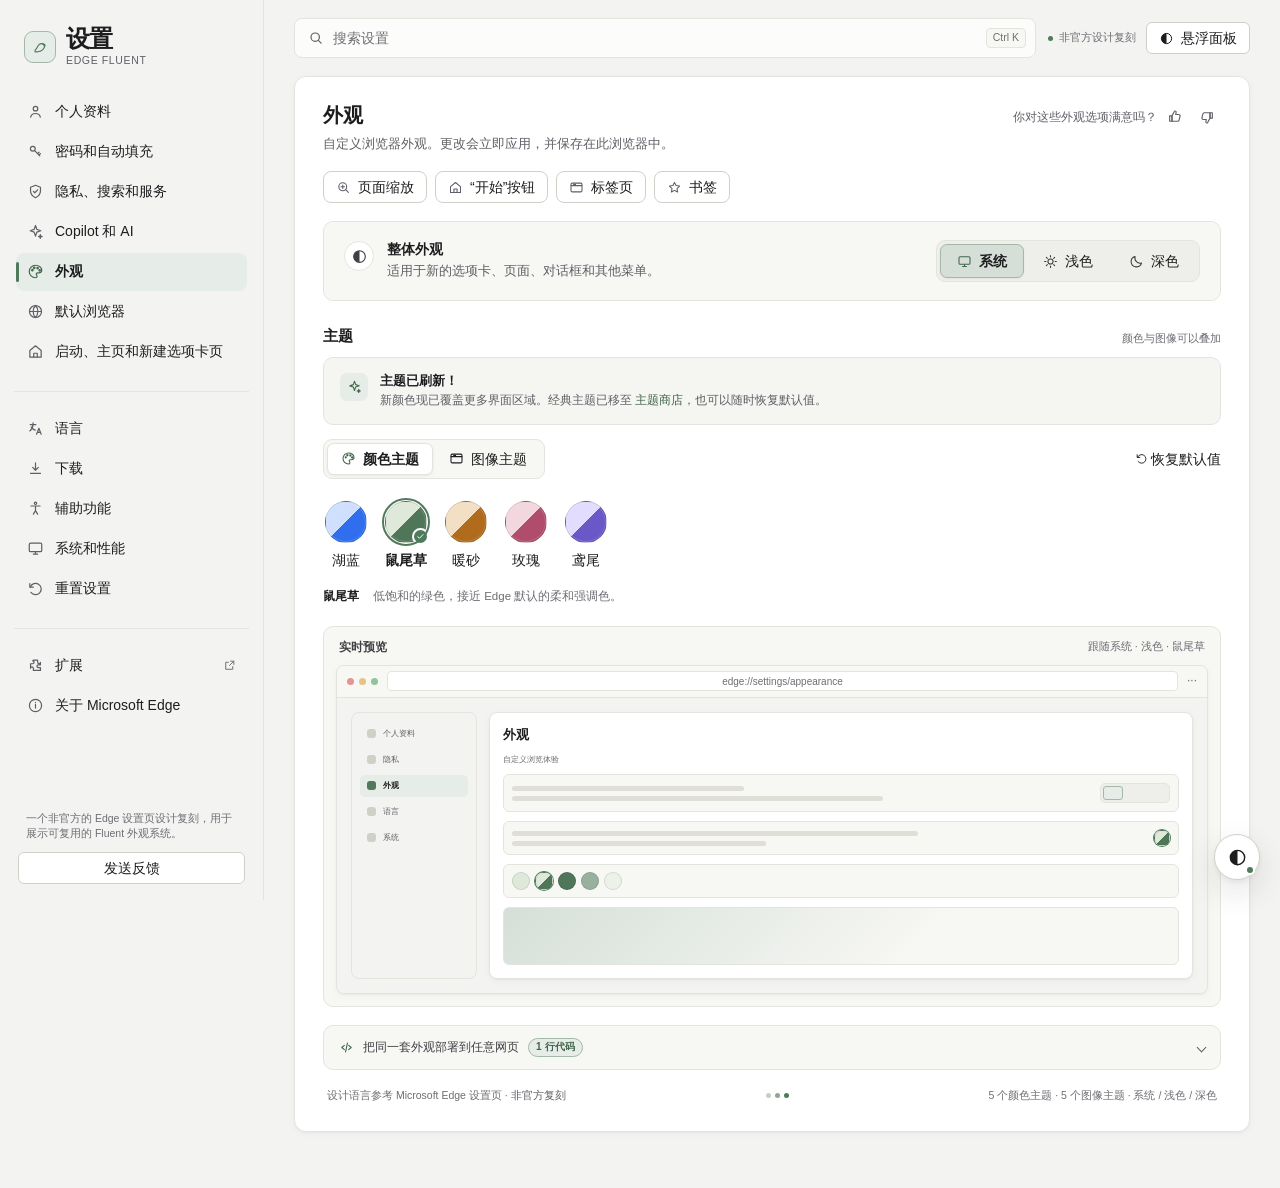
==== demo/index.html @ 3e775c3a "feat: add edge fluent appearance skill" ====
<!DOCTYPE html>
<html lang="zh-CN" data-edge-appearance="system" data-edge-color-theme="sage" data-edge-image-theme="none">
<head>
<meta charset="UTF-8">
<meta name="viewport" content="width=device-width, initial-scale=1">
<meta name="color-scheme" content="light dark">
<meta name="description" content="Edge Fluent Appearance — a drop-in, Edge-inspired appearance system with light, dark, system modes, five color themes and five image themes.">
<title>外观 · Edge Fluent Appearance</title>
<script src="../assets/edge-theme.js" data-edge-panel="true" data-edge-query="true" data-edge-color-theme="sage"></script>
<style>
  html, body { margin: 0; padding: 0; }
  body { min-height: 100vh; }
  [hidden] { display: none !important; }

  .edge-app { display: flex; }

  .demo-quick-note {
    display: inline-flex;
    align-items: center;
    gap: 6px;
    padding: 0 2px;
    color: var(--edge-faint);
    font-size: 10.5px;
    white-space: nowrap;
  }

  .demo-quick-note::before {
    width: 5px;
    height: 5px;
    content: "";
    background: var(--edge-accent);
    border-radius: 50%;
  }

  .demo-feedback-thanks {
    color: var(--edge-faint);
    font-size: 11px;
  }

  .demo-swatch-meta {
    display: flex;
    flex-wrap: wrap;
    gap: 8px 14px;
    align-items: baseline;
    min-height: 18px;
    margin-top: 17px;
    color: var(--edge-muted);
    font-size: 11.5px;
  }

  .demo-swatch-meta strong {
    color: var(--edge-text);
    font-size: 12px;
    font-weight: 600;
  }

  .demo-swatch-meta span {
    color: var(--edge-faint);
  }

  .demo-art-foot {
    display: flex;
    flex-wrap: wrap;
    gap: 12px;
    align-items: center;
    justify-content: space-between;
    margin-top: 12px;
    color: var(--edge-faint);
    font-size: 11px;
  }

  .demo-art-foot p {
    display: flex;
    gap: 6px;
    align-items: center;
    color: var(--edge-faint);
    font-size: 11px;
  }

  .demo-art-foot svg {
    width: 13px;
    height: 13px;
    color: var(--edge-accent-text);
  }

  .demo-mini-art {
    position: relative;
    overflow: hidden;
  }

  .demo-mini-art::after {
    position: absolute;
    inset: 0;
    content: "";
    background: linear-gradient(135deg, var(--edge-art-tint), transparent 70%);
  }

  .demo-footer {
    display: flex;
    flex-wrap: wrap;
    gap: 8px 18px;
    align-items: center;
    justify-content: space-between;
    padding: 18px 4px 0;
    color: var(--edge-faint);
    font-size: 10.5px;
  }

  .demo-footer strong {
    color: var(--edge-muted);
    font-weight: 500;
  }

  .demo-footer-dots {
    display: inline-flex;
    gap: 4px;
    align-items: center;
  }

  .demo-footer-dots i {
    width: 5px;
    height: 5px;
    background: var(--edge-accent);
    border-radius: 50%;
    opacity: 0.35;
  }

  .demo-footer-dots i:nth-child(2) { opacity: 0.65; }
  .demo-footer-dots i:nth-child(3) { opacity: 1; }

  .demo-code-copy {
    flex: none;
    color: var(--edge-muted);
  }

  .demo-code-copy:hover { color: var(--edge-text); }

  .demo-thanks { color: var(--edge-muted); font-size: 10.5px; }

  .demo-page-card {
    animation: demo-rise 420ms var(--edge-ease-out) both;
  }

  @keyframes demo-rise {
    from { opacity: 0; transform: translateY(6px); }
    to { opacity: 1; transform: translateY(0); }
  }

  @media (max-width: 920px) {
    .demo-quick-note { display: none; }
    .edge-page { margin-top: 2px; }
  }

  @media (max-width: 720px) {
    .demo-swatch-meta { margin-top: 13px; }
    .demo-art-grid { grid-template-columns: repeat(2, minmax(0, 1fr)); }
    .demo-footer { padding-top: 14px; }
  }

  @media (prefers-reduced-motion: reduce) {
    .demo-page-card { animation: none; }
  }
</style>
</head>
<body>
<svg class="edge-sprite" xmlns="http://www.w3.org/2000/svg" aria-hidden="true" style="position:absolute;width:0;height:0;overflow:hidden">
  <symbol id="i-user" viewBox="0 0 24 24" fill="none" stroke="currentColor" stroke-width="1.7" stroke-linecap="round" stroke-linejoin="round"><circle cx="12" cy="8" r="3.2"/><path d="M5.2 20c.7-3.4 3.3-5.2 6.8-5.2s6.1 1.8 6.8 5.2"/></symbol>
  <symbol id="i-key" viewBox="0 0 24 24" fill="none" stroke="currentColor" stroke-width="1.7" stroke-linecap="round" stroke-linejoin="round"><circle cx="8.2" cy="8.2" r="3.4"/><path d="m10.8 10.8 7.2 7.2M15 15l2-2M17 17l2-2"/></symbol>
  <symbol id="i-shield" viewBox="0 0 24 24" fill="none" stroke="currentColor" stroke-width="1.7" stroke-linecap="round" stroke-linejoin="round"><path d="M12 3.2 19 6v5.3c0 4.1-2.7 7.4-7 9.5-4.3-2.1-7-5.4-7-9.5V6Z"/><path d="m9 11.8 2 2 4-4.2"/></symbol>
  <symbol id="i-spark" viewBox="0 0 24 24" fill="none" stroke="currentColor" stroke-width="1.7" stroke-linecap="round" stroke-linejoin="round"><path d="M12 3.5 13.9 9l5.6 1.9-5.6 1.9L12 18.5l-1.9-5.7L4.5 11 10.1 9Z"/><path d="m18.8 16.5.6 2 2 .6-2 .6-.6 2-.6-2-2-.6 2-.6Z"/></symbol>
  <symbol id="i-palette" viewBox="0 0 24 24" fill="none" stroke="currentColor" stroke-width="1.7" stroke-linecap="round" stroke-linejoin="round"><path d="M12 3.2a8.8 8.8 0 1 0 0 17.6c1.5 0 2.2-1 2.2-2.1 0-1.5-1.2-2-1.2-3.1 0-1 .8-1.7 2-1.7h1.8a4 4 0 0 0 4-4c0-3.7-3.9-6.7-8.8-6.7Z"/><circle cx="7.6" cy="10.1" r="1"/><circle cx="10.2" cy="6.8" r="1"/><circle cx="15" cy="7.2" r="1"/><circle cx="17.9" cy="10.4" r="1"/></symbol>
  <symbol id="i-globe" viewBox="0 0 24 24" fill="none" stroke="currentColor" stroke-width="1.7" stroke-linecap="round" stroke-linejoin="round"><circle cx="12" cy="12" r="8.5"/><path d="M3.8 12h16.4M12 3.5c2.2 2.3 3.3 5.1 3.3 8.5s-1.1 6.2-3.3 8.5c-2.2-2.3-3.3-5.1-3.3-8.5s1.1-6.2 3.3-8.5Z"/></symbol>
  <symbol id="i-home" viewBox="0 0 24 24" fill="none" stroke="currentColor" stroke-width="1.7" stroke-linecap="round" stroke-linejoin="round"><path d="M4 10.5 12 4l8 6.5V20H4Z"/><path d="M9.5 20v-5.5h5V20"/></symbol>
  <symbol id="i-language" viewBox="0 0 24 24" fill="none" stroke="currentColor" stroke-width="1.7" stroke-linecap="round" stroke-linejoin="round"><path d="M4.5 6.5h8M8.5 4v2.5c0 4-2 7-4.5 9"/><path d="M6 10c1.4 2.1 3.2 3.5 5.6 4.3M13.5 20l3.3-8.3L20 20M14.6 17.4h4.5"/></symbol>
  <symbol id="i-download" viewBox="0 0 24 24" fill="none" stroke="currentColor" stroke-width="1.7" stroke-linecap="round" stroke-linejoin="round"><path d="M12 4v10M8 10.5l4 4 4-4M5 19h14"/></symbol>
  <symbol id="i-access" viewBox="0 0 24 24" fill="none" stroke="currentColor" stroke-width="1.7" stroke-linecap="round" stroke-linejoin="round"><circle cx="12" cy="4.6" r="1.7"/><path d="M5.5 8.5h13M12 8.5V15M12 15l-3 5M12 15l3 5"/></symbol>
  <symbol id="i-monitor" viewBox="0 0 24 24" fill="none" stroke="currentColor" stroke-width="1.7" stroke-linecap="round" stroke-linejoin="round"><rect x="3.2" y="4.3" width="17.6" height="12.2" rx="1.8"/><path d="M9 20h6M12 16.5V20"/></symbol>
  <symbol id="i-refresh" viewBox="0 0 24 24" fill="none" stroke="currentColor" stroke-width="1.7" stroke-linecap="round" stroke-linejoin="round"><path d="M4 5v5h5"/><path d="M4.6 10a8 8 0 1 1 1 7.4"/></symbol>
  <symbol id="i-puzzle" viewBox="0 0 24 24" fill="none" stroke="currentColor" stroke-width="1.7" stroke-linecap="round" stroke-linejoin="round"><path d="M9 4.5h6v3a2 2 0 1 0 4 0v3.5h-3a2 2 0 1 0 0 4h3V19H9v-3a2 2 0 1 0-4 0V9.5h3a2 2 0 1 0 0-4Z"/></symbol>
  <symbol id="i-info" viewBox="0 0 24 24" fill="none" stroke="currentColor" stroke-width="1.7" stroke-linecap="round" stroke-linejoin="round"><circle cx="12" cy="12" r="8.6"/><path d="M12 10.5v5.2M12 7.6v.2"/></symbol>
  <symbol id="i-search" viewBox="0 0 24 24" fill="none" stroke="currentColor" stroke-width="1.8" stroke-linecap="round"><circle cx="10.8" cy="10.8" r="6.3"/><path d="m15.5 15.5 4.2 4.2"/></symbol>
  <symbol id="i-thumb-up" viewBox="0 0 24 24" fill="none" stroke="currentColor" stroke-width="1.7" stroke-linecap="round" stroke-linejoin="round"><path d="M7.5 10.3 11 3.8c.3-.6.9-.9 1.5-.7.9.3 1.4 1.2 1.2 2.1l-.7 3.1h4.7c1.3 0 2.2 1.2 1.9 2.4l-1.5 6.1a2 2 0 0 1-2 1.6H7.5Z"/><path d="M7.5 10.3H4v8.1h3.5Z"/></symbol>
  <symbol id="i-thumb-down" viewBox="0 0 24 24" fill="none" stroke="currentColor" stroke-width="1.7" stroke-linecap="round" stroke-linejoin="round"><path d="M16.5 13.7 13 20.2c-.3.6-.9.9-1.5.7-.9-.3-1.4-1.2-1.2-2.1l.7-3.1H6.3c-1.3 0-2.2-1.2-1.9-2.4l1.5-6.1a2 2 0 0 1 2-1.6h8.6Z"/><path d="M16.5 5.6H20v8.1h-3.5Z"/></symbol>
  <symbol id="i-external" viewBox="0 0 24 24" fill="none" stroke="currentColor" stroke-width="1.8" stroke-linecap="round" stroke-linejoin="round"><path d="M14 4h6v6M20 4l-8 8"/><path d="M18 14v5H5V6h5"/></symbol>
  <symbol id="i-zoom" viewBox="0 0 24 24" fill="none" stroke="currentColor" stroke-width="1.7" stroke-linecap="round"><circle cx="10.8" cy="10.8" r="6.3"/><path d="m15.5 15.5 4.2 4.2M8 10.8h5.6M10.8 8v5.6"/></symbol>
  <symbol id="i-tab" viewBox="0 0 24 24" fill="none" stroke="currentColor" stroke-width="1.7" stroke-linecap="round" stroke-linejoin="round"><rect x="3.2" y="5" width="17.6" height="14" rx="2"/><path d="M3.5 9h17M7.5 7h3"/></symbol>
  <symbol id="i-star" viewBox="0 0 24 24" fill="none" stroke="currentColor" stroke-width="1.7" stroke-linecap="round" stroke-linejoin="round"><path d="m12 3.8 2.5 5.1 5.6.8-4.1 4 1 5.6-5-2.7-5 2.7 1-5.6-4.1-4 5.6-.8Z"/></symbol>
  <symbol id="i-copy" viewBox="0 0 24 24" fill="none" stroke="currentColor" stroke-width="1.7" stroke-linecap="round" stroke-linejoin="round"><rect x="8.5" y="8.5" width="11" height="11" rx="1.6"/><path d="M15.5 8.5v-3a1 1 0 0 0-1-1h-10a1 1 0 0 0-1 1v10a1 1 0 0 0 1 1h3"/></symbol>
  <symbol id="i-code" viewBox="0 0 24 24" fill="none" stroke="currentColor" stroke-width="1.7" stroke-linecap="round" stroke-linejoin="round"><path d="m8.5 8.5-4 3.5 4 3.5M15.5 8.5l4 3.5-4 3.5M13.5 5l-3 14"/></symbol>
  <symbol id="i-check" viewBox="0 0 24 24" fill="none" stroke="currentColor" stroke-width="2.6" stroke-linecap="round" stroke-linejoin="round"><path d="m5 12.5 4.2 4.2L19 6.8"/></symbol>
  <symbol id="i-sun" viewBox="0 0 24 24" fill="none" stroke="currentColor" stroke-width="1.7" stroke-linecap="round" stroke-linejoin="round"><circle cx="12" cy="12" r="4.1"/><path d="M12 2.6v2.1M12 19.3v2.1M2.6 12h2.1M19.3 12h2.1M5.4 5.4l1.5 1.5M17.1 17.1l1.5 1.5M18.6 5.4l-1.5 1.5M6.9 17.1l-1.5 1.5"/></symbol>
  <symbol id="i-moon" viewBox="0 0 24 24" fill="none" stroke="currentColor" stroke-width="1.7" stroke-linecap="round" stroke-linejoin="round"><path d="M20.1 14.3A8.4 8.4 0 0 1 9.7 3.9 8.5 8.5 0 1 0 20.1 14.3Z"/></symbol>
  <symbol id="i-contrast" viewBox="0 0 24 24" fill="none" stroke="currentColor" stroke-width="1.6"><circle cx="12" cy="12" r="8.2"/><path d="M12 3.8a8.2 8.2 0 0 0 0 16.4Z" fill="currentColor" stroke="none"/></symbol>
</svg>

<div class="edge-app">
  <aside class="edge-sidebar">
    <div class="edge-sidebar-head">
      <a class="edge-wordmark" href="#" aria-label="设置首页">
        <span class="edge-wordmark-icon" aria-hidden="true">
          <svg viewBox="0 0 24 24" fill="none" stroke="currentColor" stroke-width="1.7" stroke-linecap="round" stroke-linejoin="round"><path d="M4.5 15.5c2.7-1.6 3.2-5.5 5.4-7.6 2.6-2.5 6.4-1.6 8.5.6-1 5.1-5.2 9.1-10.7 9.5-1.1.1-2.2.3-3.2-.1-.4-1.1-.5-1.7 0-2.4Z"/><path d="M14.8 6.8c1.4 1 2.4 2.2 2.9 3.8"/></svg>
        </span>
        <span class="edge-wordmark-text">
          <span class="edge-wordmark-title">设置</span>
          <span class="edge-wordmark-sub">Edge Fluent</span>
        </span>
      </a>
    </div>

    <nav class="edge-nav" aria-label="设置分类">
      <button class="edge-nav-item" type="button" data-demo-nav>
        <svg class="edge-nav-icon" aria-hidden="true"><use href="#i-user"/></svg>
        个人资料
      </button>
      <button class="edge-nav-item" type="button" data-demo-nav>
        <svg class="edge-nav-icon" aria-hidden="true"><use href="#i-key"/></svg>
        密码和自动填充
      </button>
      <button class="edge-nav-item" type="button" data-demo-nav>
        <svg class="edge-nav-icon" aria-hidden="true"><use href="#i-shield"/></svg>
        隐私、搜索和服务
      </button>
      <button class="edge-nav-item" type="button" data-demo-nav>
        <svg class="edge-nav-icon" aria-hidden="true"><use href="#i-spark"/></svg>
        Copilot 和 AI
      </button>
      <button class="edge-nav-item is-active" type="button" aria-current="page">
        <svg class="edge-nav-icon" aria-hidden="true"><use href="#i-palette"/></svg>
        外观
      </button>
      <button class="edge-nav-item" type="button" data-demo-nav>
        <svg class="edge-nav-icon" aria-hidden="true"><use href="#i-globe"/></svg>
        默认浏览器
      </button>
      <button class="edge-nav-item" type="button" data-demo-nav>
        <svg class="edge-nav-icon" aria-hidden="true"><use href="#i-home"/></svg>
        启动、主页和新建选项卡页
      </button>
    </nav>

    <nav class="edge-nav" aria-label="更多设置">
      <button class="edge-nav-item" type="button" data-demo-nav>
        <svg class="edge-nav-icon" aria-hidden="true"><use href="#i-language"/></svg>
        语言
      </button>
      <button class="edge-nav-item" type="button" data-demo-nav>
        <svg class="edge-nav-icon" aria-hidden="true"><use href="#i-download"/></svg>
        下载
      </button>
      <button class="edge-nav-item" type="button" data-demo-nav>
        <svg class="edge-nav-icon" aria-hidden="true"><use href="#i-access"/></svg>
        辅助功能
      </button>
      <button class="edge-nav-item" type="button" data-demo-nav>
        <svg class="edge-nav-icon" aria-hidden="true"><use href="#i-monitor"/></svg>
        系统和性能
      </button>
      <button class="edge-nav-item" type="button" data-demo-nav>
        <svg class="edge-nav-icon" aria-hidden="true"><use href="#i-refresh"/></svg>
        重置设置
      </button>
    </nav>

    <nav class="edge-nav" aria-label="浏览器的更多信息">
      <button class="edge-nav-item" type="button" data-demo-nav>
        <svg class="edge-nav-icon" aria-hidden="true"><use href="#i-puzzle"/></svg>
        扩展
        <svg class="edge-nav-external" aria-hidden="true"><use href="#i-external"/></svg>
      </button>
      <button class="edge-nav-item" type="button" data-demo-nav>
        <svg class="edge-nav-icon" aria-hidden="true"><use href="#i-info"/></svg>
        关于 Microsoft Edge
      </button>
    </nav>

    <div class="edge-sidebar-foot">
      <p class="edge-sidebar-note">一个非官方的 Edge 设置页设计复刻，用于展示可复用的 Fluent 外观系统。</p>
      <button class="edge-btn edge-btn-block" type="button" data-demo-feedback>发送反馈</button>
    </div>
  </aside>

  <main class="edge-main">
    <div class="edge-main-inner">
      <div class="edge-topbar">
        <div class="edge-mobile-brand">
          <span class="edge-wordmark-icon" aria-hidden="true">
            <svg viewBox="0 0 24 24" fill="none" stroke="currentColor" stroke-width="1.7" stroke-linecap="round" stroke-linejoin="round"><path d="M4.5 15.5c2.7-1.6 3.2-5.5 5.4-7.6 2.6-2.5 6.4-1.6 8.5.6-1 5.1-5.2 9.1-10.7 9.5-1.1.1-2.2.3-3.2-.1-.4-1.1-.5-1.7 0-2.4Z"/></svg>
          </span>
          设置
        </div>
        <label class="edge-search">
          <svg aria-hidden="true"><use href="#i-search"/></svg>
          <input id="settings-search" type="search" placeholder="搜索设置" autocomplete="off" aria-label="搜索设置">
          <kbd>Ctrl K</kbd>
        </label>
        <div class="edge-topbar-actions">
          <span class="demo-quick-note">非官方设计复刻</span>
          <button class="edge-btn" id="open-panel" type="button">
            <svg aria-hidden="true"><use href="#i-contrast"/></svg>
            <span>悬浮面板</span>
          </button>
        </div>
      </div>

      <section class="edge-page demo-page-card" aria-labelledby="page-title">
        <header class="edge-page-head">
          <div class="edge-page-title">
            <h1 id="page-title">外观</h1>
            <p class="edge-page-sub">自定义浏览器外观。更改会立即应用，并保存在此浏览器中。</p>
          </div>
          <div class="edge-page-actions">
            <div class="edge-feedback">
              你对这些外观选项满意吗？
              <button class="edge-icon-btn" type="button" data-demo-thumb="up" aria-label="满意">
                <svg aria-hidden="true"><use href="#i-thumb-up"/></svg>
              </button>
              <button class="edge-icon-btn" type="button" data-demo-thumb="down" aria-label="不满意">
                <svg aria-hidden="true"><use href="#i-thumb-down"/></svg>
              </button>
            </div>
          </div>
        </header>

        <div class="edge-page-body">
          <div class="edge-quick" aria-label="相关外观设置">
            <button class="edge-chip" type="button" data-demo-quick>
              <svg aria-hidden="true"><use href="#i-zoom"/></svg>
              页面缩放
            </button>
            <button class="edge-chip" type="button" data-demo-quick>
              <svg aria-hidden="true"><use href="#i-home"/></svg>
              “开始”按钮
            </button>
            <button class="edge-chip" type="button" data-demo-quick>
              <svg aria-hidden="true"><use href="#i-tab"/></svg>
              标签页
            </button>
            <button class="edge-chip" type="button" data-demo-quick>
              <svg aria-hidden="true"><use href="#i-star"/></svg>
              书签
            </button>
          </div>

          <div class="edge-card">
            <div class="edge-row">
              <div class="edge-row-copy">
                <span class="edge-row-icon" aria-hidden="true">
                  <svg><use href="#i-contrast"/></svg>
                </span>
                <div>
                  <div class="edge-row-title">整体外观</div>
                  <div class="edge-row-desc">适用于新的选项卡、页面、对话框和其他菜单。</div>
                </div>
              </div>
              <div class="edge-row-control">
                <div class="edge-segmented" id="appearance-control" role="radiogroup" aria-label="整体外观">
                  <button class="edge-seg" type="button" role="radio" data-appearance="system" aria-checked="true">
                    <svg aria-hidden="true"><use href="#i-monitor"/></svg><span>系统</span>
                  </button>
                  <button class="edge-seg" type="button" role="radio" data-appearance="light" aria-checked="false">
                    <svg aria-hidden="true"><use href="#i-sun"/></svg><span>浅色</span>
                  </button>
                  <button class="edge-seg" type="button" role="radio" data-appearance="dark" aria-checked="false">
                    <svg aria-hidden="true"><use href="#i-moon"/></svg><span>深色</span>
                  </button>
                </div>
              </div>
            </div>
          </div>

          <div class="edge-section-head">
            <h2 class="edge-section-heading">主题</h2>
            <span class="edge-section-note">颜色与图像可以叠加</span>
          </div>

          <div class="edge-notice">
            <span class="edge-notice-icon" aria-hidden="true">
              <svg><use href="#i-spark"/></svg>
            </span>
            <div class="edge-notice-copy">
              <div class="edge-notice-title">主题已刷新！</div>
              <div class="edge-notice-desc">新颜色现已覆盖更多界面区域。经典主题已移至 <a class="edge-link" href="#" data-demo-store>主题商店</a>，也可以随时恢复默认值。</div>
            </div>
          </div>

          <div class="edge-toolbar">
            <div class="edge-tabs" role="tablist" aria-label="主题类型">
              <button class="edge-tab" type="button" role="tab" id="tab-color" aria-selected="true" aria-controls="panel-color" data-tab="color">
                <svg aria-hidden="true"><use href="#i-palette"/></svg>
                颜色主题
              </button>
              <button class="edge-tab" type="button" role="tab" id="tab-image" aria-selected="false" aria-controls="panel-image" data-tab="image">
                <svg aria-hidden="true"><use href="#i-tab"/></svg>
                图像主题
              </button>
            </div>
            <button class="edge-link" id="reset-theme" type="button">
              <svg width="13" height="13" aria-hidden="true"><use href="#i-refresh"/></svg>
              恢复默认值
            </button>
          </div>

          <div id="panel-color" role="tabpanel" aria-labelledby="tab-color">
            <div class="edge-swatches" id="color-swatches" role="radiogroup" aria-label="颜色主题">
              <button class="edge-swatch-option" type="button" role="radio" data-color="azure" aria-checked="false" title="湖蓝 · Azure">
                <span class="edge-swatch" data-theme="azure"><span class="edge-swatch-check"><svg aria-hidden="true"><use href="#i-check"/></svg></span></span>
                <span class="edge-swatch-name">湖蓝</span>
              </button>
              <button class="edge-swatch-option" type="button" role="radio" data-color="sage" aria-checked="true" title="鼠尾草 · Sage">
                <span class="edge-swatch" data-theme="sage"><span class="edge-swatch-check"><svg aria-hidden="true"><use href="#i-check"/></svg></span></span>
                <span class="edge-swatch-name">鼠尾草</span>
              </button>
              <button class="edge-swatch-option" type="button" role="radio" data-color="amber" aria-checked="false" title="暖砂 · Amber">
                <span class="edge-swatch" data-theme="amber"><span class="edge-swatch-check"><svg aria-hidden="true"><use href="#i-check"/></svg></span></span>
                <span class="edge-swatch-name">暖砂</span>
              </button>
              <button class="edge-swatch-option" type="button" role="radio" data-color="rose" aria-checked="false" title="玫瑰 · Rose">
                <span class="edge-swatch" data-theme="rose"><span class="edge-swatch-check"><svg aria-hidden="true"><use href="#i-check"/></svg></span></span>
                <span class="edge-swatch-name">玫瑰</span>
              </button>
              <button class="edge-swatch-option" type="button" role="radio" data-color="iris" aria-checked="false" title="鸢尾 · Iris">
                <span class="edge-swatch" data-theme="iris"><span class="edge-swatch-check"><svg aria-hidden="true"><use href="#i-check"/></svg></span></span>
                <span class="edge-swatch-name">鸢尾</span>
              </button>
            </div>
            <div class="demo-swatch-meta">
              <strong id="color-name">鼠尾草</strong>
              <span id="color-desc">低饱和的绿色，接近 Edge 默认的柔和强调色。</span>
            </div>
          </div>

          <div id="panel-image" role="tabpanel" aria-labelledby="tab-image" hidden>
            <div class="edge-art-grid" id="image-grid" role="radiogroup" aria-label="图像主题">
              <button class="edge-art-card" type="button" role="radio" data-image="aurora" aria-checked="false" title="极光 · Aurora">
                <span class="edge-art-thumb" data-art="aurora"></span>
                <span class="edge-art-meta"><span class="edge-art-name">极光</span><span class="edge-art-check"><svg aria-hidden="true"><use href="#i-check"/></svg></span></span>
              </button>
              <button class="edge-art-card" type="button" role="radio" data-image="dune" aria-checked="false" title="沙丘 · Dune">
                <span class="edge-art-thumb" data-art="dune"></span>
                <span class="edge-art-meta"><span class="edge-art-name">沙丘</span><span class="edge-art-check"><svg aria-hidden="true"><use href="#i-check"/></svg></span></span>
              </button>
              <button class="edge-art-card" type="button" role="radio" data-image="tide" aria-checked="false" title="潮汐 · Tide">
                <span class="edge-art-thumb" data-art="tide"></span>
                <span class="edge-art-meta"><span class="edge-art-name">潮汐</span><span class="edge-art-check"><svg aria-hidden="true"><use href="#i-check"/></svg></span></span>
              </button>
              <button class="edge-art-card" type="button" role="radio" data-image="bloom" aria-checked="false" title="花期 · Bloom">
                <span class="edge-art-thumb" data-art="bloom"></span>
                <span class="edge-art-meta"><span class="edge-art-name">花期</span><span class="edge-art-check"><svg aria-hidden="true"><use href="#i-check"/></svg></span></span>
              </button>
              <button class="edge-art-card" type="button" role="radio" data-image="nocturne" aria-checked="false" title="夜航 · Nocturne">
                <span class="edge-art-thumb" data-art="nocturne"></span>
                <span class="edge-art-meta"><span class="edge-art-name">夜航</span><span class="edge-art-check"><svg aria-hidden="true"><use href="#i-check"/></svg></span></span>
              </button>
            </div>
            <div class="demo-art-foot">
              <p>
                <svg aria-hidden="true"><use href="#i-info"/></svg>
                图像主题使用抽象场景，以毛玻璃表面保证正文对比度。
              </p>
              <button class="edge-link" id="clear-image" type="button" hidden>移除图像主题</button>
            </div>
          </div>

          <div class="edge-preview-card">
            <div class="edge-preview-head">
              <strong>实时预览</strong>
              <span id="preview-state">跟随系统 · 鼠尾草</span>
            </div>
            <div class="edge-browser" aria-label="外观预览">
              <div class="edge-browser-bar">
                <span class="edge-browser-dots" aria-hidden="true"><span class="edge-browser-dot"></span><span class="edge-browser-dot"></span><span class="edge-browser-dot"></span></span>
                <span class="edge-browser-address">edge://settings/appearance</span>
                <span aria-hidden="true" style="color:var(--edge-faint);font-size:12px">···</span>
              </div>
              <div class="edge-browser-view">
                <div class="edge-mini-nav" aria-hidden="true">
                  <div class="edge-mini-item">个人资料</div>
                  <div class="edge-mini-item">隐私</div>
                  <div class="edge-mini-item is-active">外观</div>
                  <div class="edge-mini-item">语言</div>
                  <div class="edge-mini-item">系统</div>
                </div>
                <div class="edge-mini-main" aria-hidden="true">
                  <div class="edge-mini-title">外观</div>
                  <div class="edge-mini-sub">自定义浏览体验</div>
                  <div class="edge-mini-card">
                    <div class="edge-mini-lines">
                      <span class="edge-mini-line w40"></span>
                      <span class="edge-mini-line w64"></span>
                    </div>
                    <div class="edge-mini-seg"><span class="is-on"></span><span></span><span></span></div>
                  </div>
                  <div class="edge-mini-card">
                    <div class="edge-mini-lines">
                      <span class="edge-mini-line w64"></span>
                      <span class="edge-mini-line w40"></span>
                    </div>
                    <span class="edge-mini-swatch" style="width:16px;height:16px"></span>
                  </div>
                  <div class="edge-mini-swatches">
                    <span class="edge-mini-swatch"></span>
                    <span class="edge-mini-swatch"></span>
                    <span class="edge-mini-swatch"></span>
                    <span class="edge-mini-swatch"></span>
                    <span class="edge-mini-swatch"></span>
                  </div>
                  <div class="edge-mini-art demo-mini-art"></div>
                </div>
              </div>
            </div>
          </div>

          <details class="edge-dev">
            <summary>
              <svg aria-hidden="true"><use href="#i-code"/></svg>
              把同一套外观部署到任意网页
              <span class="edge-badge">1 行代码</span>
            </summary>
            <div class="edge-dev-body">
              <p>将 <code>edge-theme.js</code> 放到站点，即可获得同样的系统 / 浅色 / 深色切换、5 个颜色主题、5 个图像主题和悬浮设置面板。</p>
              <div class="edge-code">
                <code id="deploy-code">&lt;script src="/edge-theme.js" data-edge-panel="true"&gt;&lt;/script&gt;</code>
                <button class="edge-icon-btn demo-code-copy" type="button" id="copy-code" aria-label="复制部署代码">
                  <svg aria-hidden="true"><use href="#i-copy"/></svg>
                </button>
              </div>
              <p style="margin-top:9px">面板会把偏好写入 <code>localStorage</code>，并暴露 <code>window.EdgeTheme</code> 供页面读取当前主题。</p>
            </div>
          </details>

          <div class="demo-footer">
            <span>设计语言参考 Microsoft Edge 设置页 · <strong>非官方复刻</strong></span>
            <span class="demo-footer-dots" aria-hidden="true"><i></i><i></i><i></i></span>
            <span>5 个颜色主题 · 5 个图像主题 · 系统 / 浅色 / 深色</span>
          </div>
        </div>
      </section>
    </div>
  </main>
</div>

<script>
(function () {
  "use strict";
  var api = window.EdgeTheme;
  if (!api) return;

  var colorDescriptions = {
    azure: "清透的浏览器蓝，最接近经典链接与选中态的观感。",
    sage: "低饱和的绿色，接近 Edge 默认的柔和强调色。",
    amber: "温暖的砂金色，适合偏纸张质感的工作界面。",
    rose: "克制的玫瑰色，为中性界面增加一点温度。",
    iris: "略带灰度的鸢尾紫，安静但有辨识度。"
  };
  var colorNames = { azure: "湖蓝", sage: "鼠尾草", amber: "暖砂", rose: "玫瑰", iris: "鸢尾" };
  var imageNames = { aurora: "极光", dune: "沙丘", tide: "潮汐", bloom: "花期", nocturne: "夜航" };
  var modeNames = { system: "跟随系统", light: "浅色", dark: "深色" };

  function $(selector, scope) {
    return (scope || document).querySelector(selector);
  }
  function $all(selector, scope) {
    return Array.prototype.slice.call((scope || document).querySelectorAll(selector));
  }

  function setPressed(selector, value, attribute) {
    $all(selector).forEach(function (button) {
      button.setAttribute("aria-checked", button.getAttribute(attribute) === value ? "true" : "false");
    });
  }

  function setTab(tab, moveFocus) {
    $all("[data-tab]").forEach(function (button) {
      var selected = button.getAttribute("data-tab") === tab;
      button.setAttribute("aria-selected", selected ? "true" : "false");
      button.tabIndex = selected ? 0 : -1;
      if (selected && moveFocus) button.focus();
    });
    $("#panel-color").hidden = tab !== "color";
    $("#panel-image").hidden = tab !== "image";
  }

  function sync() {
    var state = api.get();
    setPressed("[data-appearance]", state.appearance, "data-appearance");
    setPressed("[data-color]", state.colorTheme, "data-color");
    setPressed("[data-image]", state.imageTheme, "data-image");

    var mode = state.appearance === "system"
      ? modeNames.system + " · " + (state.mode === "dark" ? "深色" : "浅色")
      : modeNames[state.appearance];
    var preview = mode + " · " + colorNames[state.colorTheme];
    if (state.imageTheme !== "none") preview += " · " + imageNames[state.imageTheme];
    $("#preview-state").textContent = preview;
    $("#color-name").textContent = colorNames[state.colorTheme];
    $("#color-desc").textContent = colorDescriptions[state.colorTheme];
    $("#clear-image").hidden = state.imageTheme === "none";
  }

  $all("[data-appearance]").forEach(function (button) {
    button.addEventListener("click", function () {
      api.setAppearance(button.getAttribute("data-appearance"));
    });
  });
  $all("[data-color]").forEach(function (button) {
    button.addEventListener("click", function () {
      api.setColorTheme(button.getAttribute("data-color"));
    });
  });
  $all("[data-image]").forEach(function (button) {
    button.addEventListener("click", function () {
      api.setImageTheme(button.getAttribute("data-image"));
    });
  });
  $all("[data-tab]").forEach(function (button) {
    button.addEventListener("click", function () {
      setTab(button.getAttribute("data-tab"), false);
    });
    button.addEventListener("keydown", function (event) {
      if (event.key !== "ArrowRight" && event.key !== "ArrowLeft") return;
      event.preventDefault();
      var tabs = $all("[data-tab]");
      var index = tabs.indexOf(button);
      var next = event.key === "ArrowRight" ? (index + 1) % tabs.length : (index - 1 + tabs.length) % tabs.length;
      setTab(tabs[next].getAttribute("data-tab"), true);
    });
  });

  $("#reset-theme").addEventListener("click", function () {
    api.reset();
    showToast("已恢复默认外观");
  });
  $("#clear-image").addEventListener("click", function () {
    api.setImageTheme("none");
    showToast("已移除图像主题");
  });
  $("#open-panel").addEventListener("click", function () {
    api.open();
  });

  window.addEventListener("edge-theme:change", sync);
  window.addEventListener("edge-theme:ready", sync);
  sync();

  // Search filters the visible navigation labels, like a settings search.
  var search = $("#settings-search");
  var navItems = $all("[data-demo-nav]");
  search.addEventListener("input", function () {
    var query = search.value.trim().toLowerCase();
    navItems.forEach(function (item) {
      item.hidden = query ? item.textContent.toLowerCase().indexOf(query) === -1 : false;
    });
  });
  document.addEventListener("keydown", function (event) {
    if ((event.ctrlKey || event.metaKey) && event.key.toLowerCase() === "k") {
      event.preventDefault();
      search.focus();
      search.select();
    }
  });

  $all("[data-demo-nav]").forEach(function (item) {
    item.addEventListener("click", function () {
      showToast("本 Demo 仅展示「外观」页；其他入口为视觉示例。");
    });
  });
  $all("[data-demo-quick]").forEach(function (item) {
    item.addEventListener("click", function () {
      showToast("该入口在完整设置中可用；本 Demo 聚焦外观设计。");
    });
  });
  $all("[data-demo-thumb]").forEach(function (item) {
    item.addEventListener("click", function () {
      showToast(item.getAttribute("data-demo-thumb") === "up" ? "感谢反馈，已记录（Demo）" : "已记录。颜色与图像主题都可以随时调整。");
    });
  });
  $all("[data-demo-store], [data-demo-feedback]").forEach(function (item) {
    item.addEventListener("click", function (event) {
      event.preventDefault();
      showToast("这是非官方设计复刻，不连接 Microsoft 服务。");
    });
  });

  $("#copy-code").addEventListener("click", function () {
    var text = $("#deploy-code").textContent;
    function done() { showToast("部署代码已复制"); }
    if (navigator.clipboard && navigator.clipboard.writeText) {
      navigator.clipboard.writeText(text).then(done).catch(fallbackCopy);
    } else {
      fallbackCopy();
    }
    function fallbackCopy() {
      var area = document.createElement("textarea");
      area.value = text;
      area.style.position = "fixed";
      area.style.opacity = "0";
      document.body.appendChild(area);
      area.select();
      try { document.execCommand("copy"); done(); } catch (error) { showToast("复制失败，请手动选择代码"); }
      area.remove();
    }
  });

  var toastTimer;
  function showToast(message) {
    var toast = $(".demo-toast");
    if (!toast) {
      toast = document.createElement("div");
      toast.className = "demo-toast edge-toast";
      toast.setAttribute("role", "status");
      toast.innerHTML = '<svg aria-hidden="true"><use href="#i-check"/></svg><span></span>';
      document.body.appendChild(toast);
    }
    toast.querySelector("span").textContent = message;
    toast.classList.add("is-visible");
    window.clearTimeout(toastTimer);
    toastTimer = window.setTimeout(function () {
      toast.classList.remove("is-visible");
    }, 2600);
  }

  var params = new URLSearchParams(window.location.search);
  if (params.get("tab") === "image") setTab("image", false);
})();
</script>
</body>
</html>
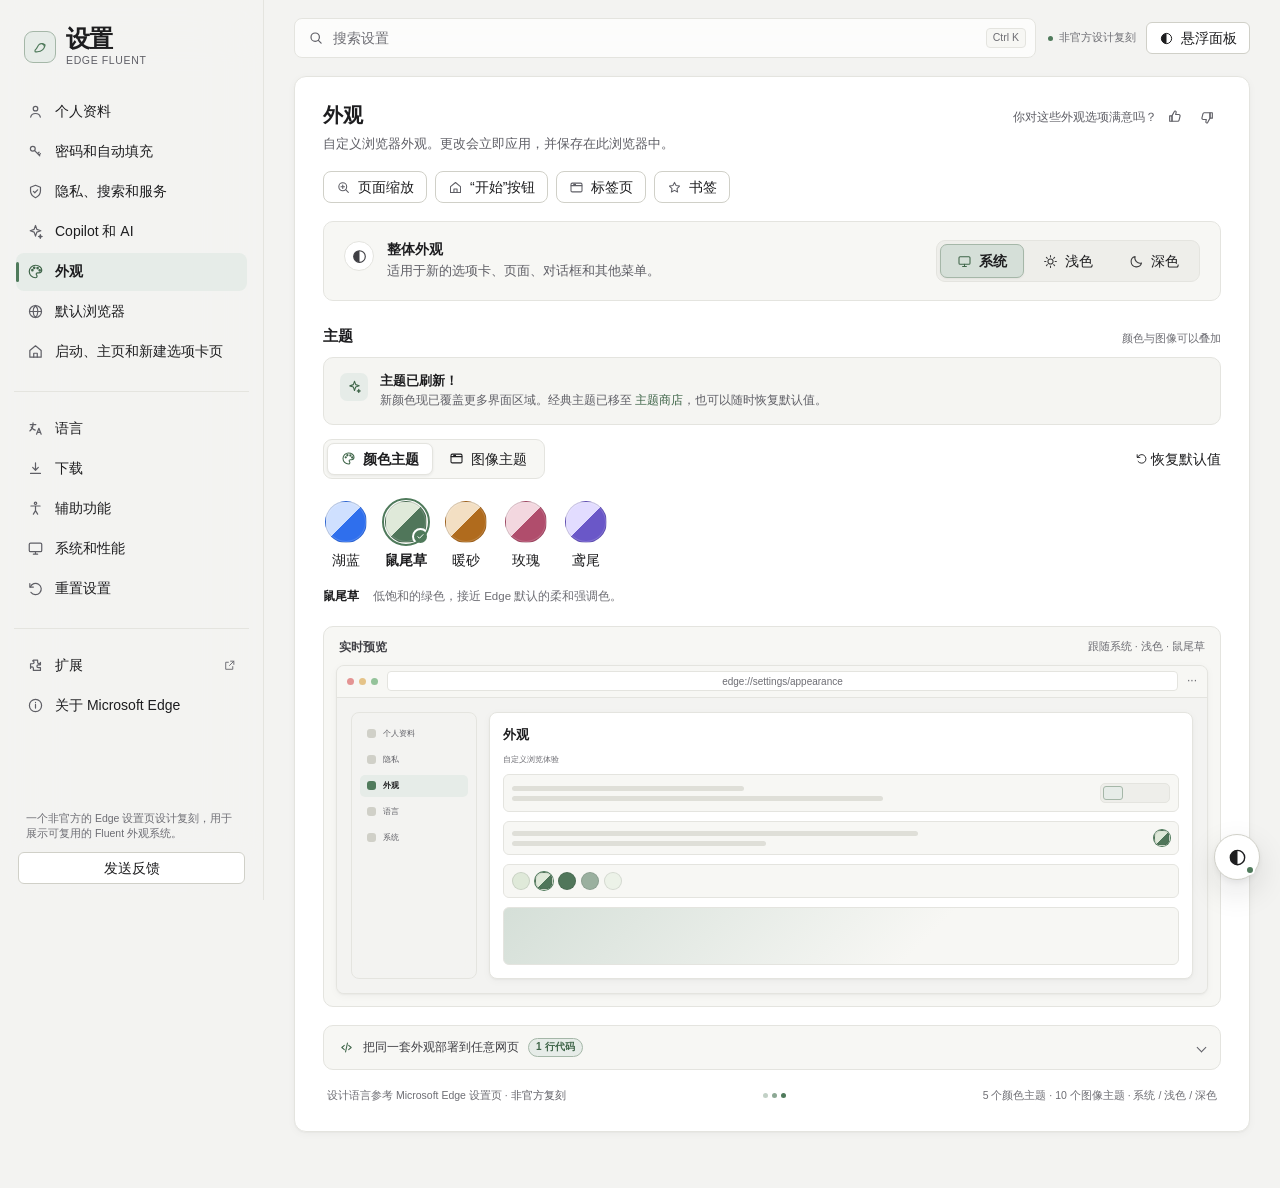
==== commit 6cd95e93: "feat: add five landscape image themes" ====
--- a/demo/index.html
+++ b/demo/index.html
@@ -4,7 +4,7 @@
 <meta charset="UTF-8">
 <meta name="viewport" content="width=device-width, initial-scale=1">
 <meta name="color-scheme" content="light dark">
-<meta name="description" content="Edge Fluent Appearance — a drop-in, Edge-inspired appearance system with light, dark, system modes, five color themes and five image themes.">
+<meta name="description" content="Edge Fluent Appearance — a drop-in, Edge-inspired appearance system with light, dark, system modes, five color themes and ten landscape image themes.">
 <title>外观 · Edge Fluent Appearance</title>
 <script src="../assets/edge-theme.js" data-edge-panel="true" data-edge-query="true" data-edge-color-theme="sage"></script>
 <style>
@@ -451,11 +451,31 @@
                 <span class="edge-art-thumb" data-art="nocturne"></span>
                 <span class="edge-art-meta"><span class="edge-art-name">夜航</span><span class="edge-art-check"><svg aria-hidden="true"><use href="#i-check"/></svg></span></span>
               </button>
+              <button class="edge-art-card" type="button" role="radio" data-image="alpine" aria-checked="false" title="高山 · Alpine">
+                <span class="edge-art-thumb" data-art="alpine"></span>
+                <span class="edge-art-meta"><span class="edge-art-name">高山</span><span class="edge-art-check"><svg aria-hidden="true"><use href="#i-check"/></svg></span></span>
+              </button>
+              <button class="edge-art-card" type="button" role="radio" data-image="forest" aria-checked="false" title="雾林 · Forest">
+                <span class="edge-art-thumb" data-art="forest"></span>
+                <span class="edge-art-meta"><span class="edge-art-name">雾林</span><span class="edge-art-check"><svg aria-hidden="true"><use href="#i-check"/></svg></span></span>
+              </button>
+              <button class="edge-art-card" type="button" role="radio" data-image="coast" aria-checked="false" title="海岸 · Coast">
+                <span class="edge-art-thumb" data-art="coast"></span>
+                <span class="edge-art-meta"><span class="edge-art-name">海岸</span><span class="edge-art-check"><svg aria-hidden="true"><use href="#i-check"/></svg></span></span>
+              </button>
+              <button class="edge-art-card" type="button" role="radio" data-image="meadow" aria-checked="false" title="花野 · Meadow">
+                <span class="edge-art-thumb" data-art="meadow"></span>
+                <span class="edge-art-meta"><span class="edge-art-name">花野</span><span class="edge-art-check"><svg aria-hidden="true"><use href="#i-check"/></svg></span></span>
+              </button>
+              <button class="edge-art-card" type="button" role="radio" data-image="canyon" aria-checked="false" title="峡谷 · Canyon">
+                <span class="edge-art-thumb" data-art="canyon"></span>
+                <span class="edge-art-meta"><span class="edge-art-name">峡谷</span><span class="edge-art-check"><svg aria-hidden="true"><use href="#i-check"/></svg></span></span>
+              </button>
             </div>
             <div class="demo-art-foot">
               <p>
                 <svg aria-hidden="true"><use href="#i-info"/></svg>
-                图像主题使用抽象场景，以毛玻璃表面保证正文对比度。
+                图像主题使用自然景观场景，以毛玻璃表面保证正文对比度。
               </p>
               <button class="edge-link" id="clear-image" type="button" hidden>移除图像主题</button>
             </div>
@@ -517,7 +537,7 @@
               <span class="edge-badge">1 行代码</span>
             </summary>
             <div class="edge-dev-body">
-              <p>将 <code>edge-theme.js</code> 放到站点，即可获得同样的系统 / 浅色 / 深色切换、5 个颜色主题、5 个图像主题和悬浮设置面板。</p>
+              <p>将 <code>edge-theme.js</code> 放到站点，即可获得同样的系统 / 浅色 / 深色切换、5 个颜色主题、10 个图像主题和悬浮设置面板。</p>
               <div class="edge-code">
                 <code id="deploy-code">&lt;script src="/edge-theme.js" data-edge-panel="true"&gt;&lt;/script&gt;</code>
                 <button class="edge-icon-btn demo-code-copy" type="button" id="copy-code" aria-label="复制部署代码">
@@ -531,7 +551,7 @@
           <div class="demo-footer">
             <span>设计语言参考 Microsoft Edge 设置页 · <strong>非官方复刻</strong></span>
             <span class="demo-footer-dots" aria-hidden="true"><i></i><i></i><i></i></span>
-            <span>5 个颜色主题 · 5 个图像主题 · 系统 / 浅色 / 深色</span>
+            <span>5 个颜色主题 · 10 个图像主题 · 系统 / 浅色 / 深色</span>
           </div>
         </div>
       </section>
@@ -553,7 +573,7 @@
     iris: "略带灰度的鸢尾紫，安静但有辨识度。"
   };
   var colorNames = { azure: "湖蓝", sage: "鼠尾草", amber: "暖砂", rose: "玫瑰", iris: "鸢尾" };
-  var imageNames = { aurora: "极光", dune: "沙丘", tide: "潮汐", bloom: "花期", nocturne: "夜航" };
+  var imageNames = { aurora: "极光", dune: "沙丘", tide: "潮汐", bloom: "花期", nocturne: "夜航", alpine: "高山", forest: "雾林", coast: "海岸", meadow: "花野", canyon: "峡谷" };
   var modeNames = { system: "跟随系统", light: "浅色", dark: "深色" };
 
   function $(selector, scope) {
